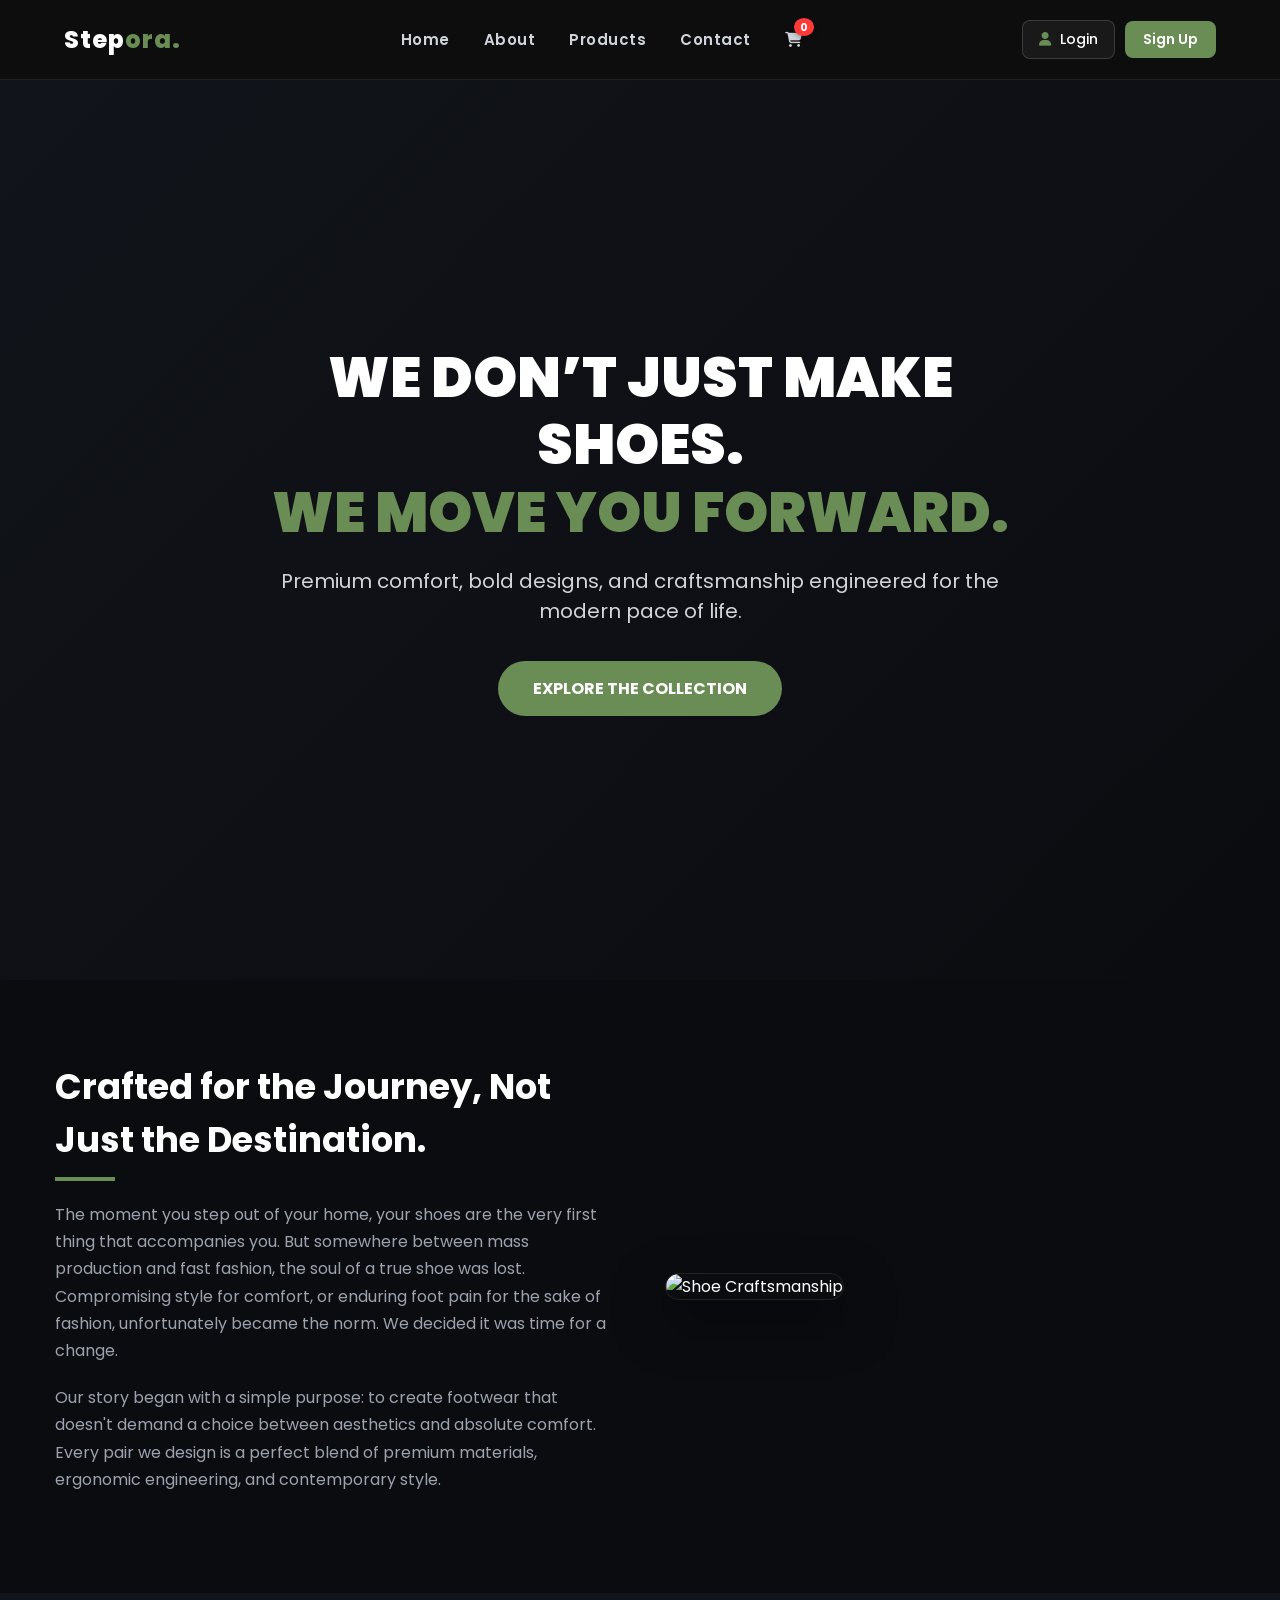
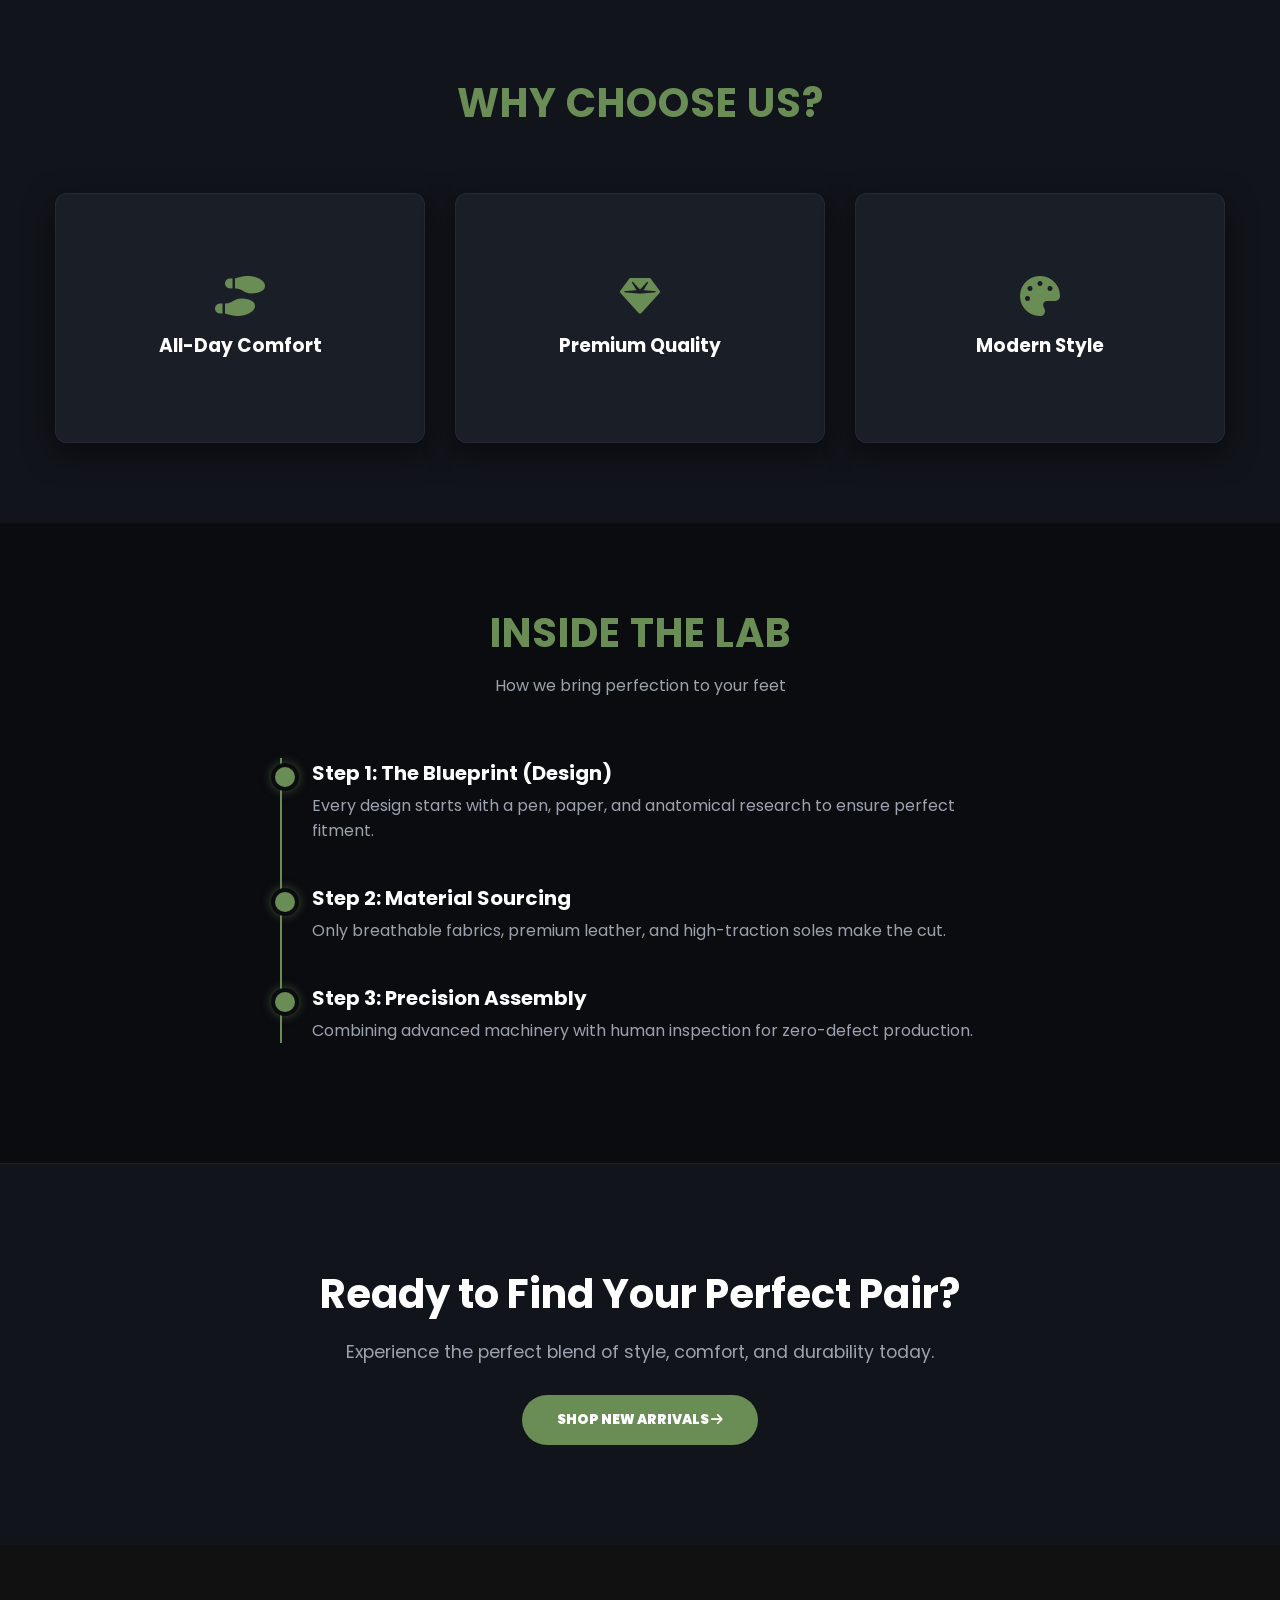
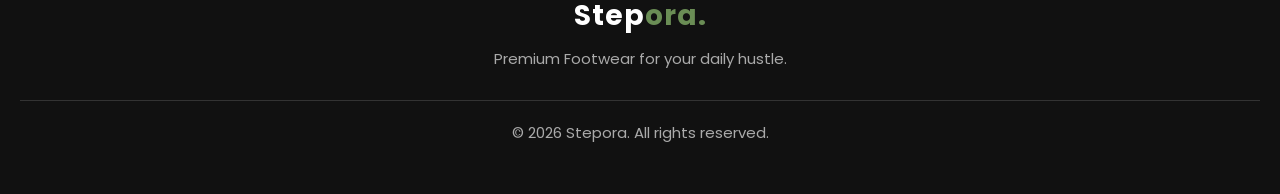
==== about.html @ 8a061b41 "feat: implement full-stack authentication, CRUD operations, and admin dashboard" ====
<!DOCTYPE html>
<html lang="en">

<head>
    <meta charset="UTF-8">
    <meta name="viewport" content="width=device-width, initial-scale=1.0">
    <title>About Us | Stepora</title>
    <link rel="stylesheet" href="style.css">
    <link rel="stylesheet" href="https://cdnjs.cloudflare.com/ajax/libs/font-awesome/6.4.0/css/all.min.css">

    <style>
        /* RESET & BASE STYLES */
        * {
            margin: 0;
            padding: 0;
            box-sizing: border-box;
            font-family: 'Poppins', sans-serif;
        }

        body {
            background-color: #0b0c10;
            /* THEME FIXED: Pure Dark Background */
            color: #fff;
            /* THEME FIXED: White Text */
            overflow-x: hidden;
        }

        /* BUTTONS */
        .main-btn {
            display: inline-block;
            text-decoration: none;
            padding: 15px 35px;
            font-weight: bold;
            text-transform: uppercase;
            border-radius: 50px;
            transition: all 0.3s ease;
            cursor: pointer;
            border: none;
        }

        /* 1. HERO SECTION */
        .hero-banner {
            position: relative;
            /* height: 100vh; */
            display: flex;
            align-items: center;
            justify-content: center;
            background-color: #0b0c10;
            color: #fff;
            text-align: center;
        }

        .hero-banner {
            height: auto;
            min-height: 100vh;
            padding: 100px 0;
        }

        .hero-bg {
            position: absolute;
            inset: 0;
            background: linear-gradient(135deg, #11141a 0%, #0b0c10 100%);
            /* THEME FIXED: Dark Gradient */
            opacity: 1;
        }

        .hero-box {
            position: relative;
            z-index: 10;
            max-width: 800px;
            padding: 0 20px;
            opacity: 0;
            transform: translateY(40px);
            transition: all 0.8s ease;
        }

        .hero-box h1 {
            font-size: 3.5rem;
            font-weight: 900;
            margin-bottom: 20px;
            text-transform: uppercase;
            line-height: 1.2;
        }

        .hero-box h1 span {
            color: #6a8d55;
            /* THEME FIXED: Brand Green */
        }

        .hero-box p {
            font-size: 1.25rem;
            color: #d1d5db;
            margin-bottom: 35px;
        }

        .hero-link {
            background-color: #6a8d55;
            /* THEME FIXED: Green Button */
            color: #fff;
        }

        .hero-link:hover {
            background-color: #84af6d;
            /* Light Green Hover */
            color: #fff;
            transform: translateY(-3px);
            box-shadow: 0 5px 20px rgba(106, 141, 85, 0.4);
        }

        /* 2. STORY SECTION */
        .about-story {
            padding: 80px 0;
            background-color: #0b0c10;
        }

        .about-grid {
            width: 100%;
            max-width: 1200px;
            margin: 0 auto;
            padding: 0 20px;
            display: grid;
            grid-template-columns: repeat(auto-fit, minmax(300px, 1fr));
            gap: 50px;
            align-items: center;
        }

        .story-text {
            opacity: 0;
            transform: translateX(-50px);
            transition: all 0.8s ease;
        }

        .story-text h2 {
            font-size: 2.2rem;
            margin-bottom: 20px;
            position: relative;
            padding-bottom: 15px;
            color: #fff;
        }

        .story-text h2::after {
            content: '';
            position: absolute;
            bottom: 0;
            left: 0;
            width: 60px;
            height: 4px;
            background-color: #6a8d55;
            /* THEME FIXED: Green Line */
        }

        .story-text p {
            color: #9ca3af;
            /* Light text for readability on dark background */
            line-height: 1.7;
            margin-bottom: 20px;
        }

        .about-image {
            opacity: 0;
            transform: translateX(50px);
            transition: all 0.8s ease;
        }

        .about-image img {
            width: 100%;
            max-height: 450px;
            object-fit: cover;
            border-radius: 15px;
            box-shadow: 0 20px 50px rgba(0, 0, 0, 0.5);
            border: 1px solid rgba(106, 141, 85, 0.2);
            /* THEME FIXED: Subtle Green Border */
        }

        /* 3. VALUES SECTION */
        .brand-values {
            padding: 80px 0;
            background-color: #11141a;
            /* THEME FIXED: Secondary Dark Box */
        }

        .page-wrapper {
            width: 100%;
            max-width: 1200px;
            margin: 0 auto;
            padding: 0 20px;
        }

        .heading-area {
            text-align: center;
            margin-bottom: 60px;
            opacity: 0;
            transform: translateY(40px);
            transition: all 0.8s ease;
        }

        .heading-area h2 {
            font-size: 2.5rem;
            text-transform: uppercase;
            letter-spacing: 1px;
            color: #6a8d55;
            /* THEME FIXED: Green Subheading */
        }

        .heading-area p {
            color: #9ca3af;
            margin-top: 10px;
        }

        .card-grid {
            display: grid;
            grid-template-columns: repeat(auto-fit, minmax(280px, 1fr));
            gap: 30px;
        }

        .value-card {
            height: 250px;
            perspective: 1000px;
            opacity: 0;
            transform: translateY(40px);
            transition: all 0.8s ease;
        }

        .card-inner {
            position: relative;
            width: 100%;
            height: 100%;
            transition: transform 0.6s;
            transform-style: preserve-3d;
            box-shadow: 0 10px 30px rgba(0, 0, 0, 0.5);
            border-radius: 12px;
        }

        .value-card:hover .card-inner {
            transform: rotateY(180deg);
        }

        .card-front,
        .card-back {
            position: absolute;
            width: 100%;
            height: 100%;
            -webkit-backface-visibility: hidden;
            backface-visibility: hidden;
            border-radius: 12px;
            display: flex;
            flex-direction: column;
            align-items: center;
            justify-content: center;
            padding: 25px;
            text-align: center;
        }

        .card-front {
            background-color: #1a1e26;
            /* THEME FIXED: Dark Card Front */
            border-bottom: 4px solid #6a8d55;
            /* THEME FIXED: Green Bottom Border */
            border: 1px solid rgba(255, 255, 255, 0.05);
        }

        .card-front i {
            font-size: 2.5rem;
            color: #6a8d55;
            /* THEME FIXED: Green Icons */
            margin-bottom: 15px;
        }

        .card-front h3 {
            color: #fff;
        }

        .card-back {
            background-color: #0b0c10;
            /* THEME FIXED: Dark Card Back */
            color: #fff;
            transform: rotateY(180deg);
            border: 1px solid rgba(106, 141, 85, 0.3);
        }

        .card-back h3 {
            color: #6a8d55;
            /* THEME FIXED: Green Text */
            margin-bottom: 10px;
        }

        .card-back p {
            font-size: 0.9rem;
            color: #d1d5db;
        }

        /* 4. TIMELINE SECTION */
        .process-section {
            padding: 80px 0;
            background-color: #0b0c10;
        }

        .timeline-container {
            width: 100%;
            max-width: 800px;
            margin: 0 auto;
            padding: 0 20px;
        }

        .timeline-track {
            border-left: 2px solid #6a8d55;
            /* THEME FIXED: Green Track Line */
            margin-left: 20px;
            position: relative;
        }

        .timeline-block {
            position: relative;
            padding-left: 30px;
            margin-bottom: 40px;
            opacity: 0;
            transform: translateY(40px);
            transition: all 0.8s ease;
        }

        .timeline-block::before {
            content: '';
            position: absolute;
            left: -11px;
            top: 5px;
            width: 20px;
            height: 20px;
            background-color: #6a8d55;
            /* THEME FIXED: Green Timeline Dots */
            border: 4px solid #0b0c10;
            /* Matches Body */
            border-radius: 50px;
            box-shadow: 0 0 10px rgba(106, 141, 85, 0.5);
        }

        .timeline-block h3 {
            font-size: 1.25rem;
            color: #fff;
            /* THEME FIXED: White Title */
        }

        .timeline-block p {
            color: #9ca3af;
            margin-top: 5px;
        }

        /* 5. CTA SECTION */
        .footer-cta {
            background-color: #11141a;
            /* THEME FIXED: Dark Premium CTA */
            color: #fff;
            text-align: center;
            padding: 100px 20px;
            margin-bottom: -83px;
            position: relative;
            border-top: 1px solid rgba(255, 255, 255, 0.05);
        }

        .cta-content {
            opacity: 0;
            transform: translateY(40px);
            transition: all 0.8s ease;
        }

        .footer-cta h2 {
            font-size: 2.5rem;
            margin-bottom: 15px;
            color: #fff;
        }

        .footer-cta p {
            color: #9ca3af;
            font-size: 1.1rem;
            margin-bottom: 30px;
        }

        .cta-btn {
            background-color: #6a8d55;
            /* THEME FIXED: Green Button */
            color: #fff;
            font-weight: 900;
        }

        .cta-btn:hover {
            background-color: #84af6d;
            transform: scale(1.05);
            box-shadow: 0 5px 25px rgba(106, 141, 85, 0.4);
        }

        /* GLOBAL ACTIVATION CLASS FOR JAVASCRIPT */
        .show {
            opacity: 1 !important;
            transform: translate(0) !important;
        }


        @media (max-width: 768px) {

            .hero-box h1 {
                font-size: 2.2rem;
            }

            .hero-box p {
                font-size: 1rem;
            }
        }

        @media (max-width: 480px) {

            .hero-box h1 {
                font-size: 1.8rem;
            }

            .hero-box p {
                font-size: 0.95rem;
            }
        }

        .about-grid,
        .card-grid {
            grid-template-columns: repeat(auto-fit, minmax(250px, 1fr)) !important;
        }

        html,
        body {
            overflow-x: hidden;
            width: 100%;
            margin: 0;
            padding: 0;
        }

        .page-wrapper,
        .about-grid {
            padding-left: 15px !important;
            padding-right: 15px !important;
        }
    </style>
</head>

<body>

    <div class="top-bar">
        <span id="welcome-msg"></span>
    </div>



    <nav class="navbar">
        <div class="logo">
            <h2>Step<span>ora</span><span style="color: #6a8d55;">.</span></h2>
        </div>

        <div class="menu-toggle" id="menuToggle">
            <i class="fa-solid fa-bars"></i>
        </div>

        <ul class="nav-links">
            <li><a href="index.html">Home</a></li>
            <li><a href="about.html">About</a></li>
            <li><a href="products.html">Products</a></li>
            <li><a href="contact.html">Contact</a></li>
            <li>
                <a href="cart.html" class="cart-icon-wrapper">
                    <i class="fa-solid fa-cart-shopping"></i>
                    <span id="cart-count">0</span>
                </a>
            </li>
        </ul>

        <div class="nav-buttons">
            <a href="login.html" class="login" id="loginBtn">
                <i class="fa-solid fa-user"></i> Login
            </a>

            <a href="signup.html" class="signup-btn" id="signupBtn">
                Sign Up
            </a>

            <a href="dashboard.html" class="dashboard-btn" id="dashboardBtn" style="display:none;">
                Dashboard
            </a>

            <a href="#" class="logout-btn" id="logoutBtn" style="display:none;">
                Logout
            </a>

        </div>
    </nav>



    <!-- side bar code  -->

    <div class="mobile-sidebar" id="mobileSidebar">

        <div class="sidebar-header">
            <h2>Step<span>ora</span></h2>

            <i class="fa-solid fa-xmark" id="closeMenu"></i>
        </div>

        <ul>
            <li><a href="index.html">Home</a></li>
            <li><a href="about.html">About</a></li>
            <li><a href="products.html">Products</a></li>
            <li><a href="contact.html">Contact</a></li>

            <li>
                <a href="cart.html" class="cart-icon-wrapper">
                    <i class="fa-solid fa-cart-shopping"></i>
                    Cart <span id="mobile-cart-count">0</span>
                </a>
            </li>
        </ul>

        <div class="sidebar-buttons">

            <a href="login.html" class="login" id="mobileLoginBtn">
                <i class="fa-solid fa-user"></i> Login
            </a>

            <a href="signup.html" class="signup-btn" id="mobileSignupBtn">
                Sign Up
            </a>

            <a href="dashboard.html" class="dashboard-btn" id="mobileDashboardBtn">
                Dashboard
            </a>

            <a href="#" class="logout-btn" id="mobileLogoutBtn">
                Logout
            </a>
        </div>
    </div>

    <!-- navbar silde bar end  -->

    <!-- hero star  -->
    <section class="hero-banner">
        <div class="hero-bg"></div>
        <div class="hero-box show">
            <h1>We Don’t Just Make Shoes.<br><span>We Move You Forward.</span></h1>
            <p>Premium comfort, bold designs, and craftsmanship engineered for the modern pace of life.</p>
            <a href="#story" class="main-btn hero-link">Explore the Collection</a>
        </div>
    </section>

    <section id="story" class="about-story">
        <div class="about-grid">
            <div class="story-text">
                <h2>Crafted for the Journey, Not Just the Destination.</h2>
                <p>
                    The moment you step out of your home, your shoes are the very first thing that accompanies you. But
                    somewhere between mass production and fast fashion, the soul of a true shoe was lost. Compromising
                    style for comfort, or enduring foot pain for the sake of fashion, unfortunately became the norm. We
                    decided it was time for a change.
                </p>
                <p>
                    Our story began with a simple purpose: to create footwear that doesn't demand a choice between
                    aesthetics and absolute comfort. Every pair we design is a perfect blend of premium materials,
                    ergonomic engineering, and contemporary style.
                </p>
            </div>
            <div class="about-image">
                <img src="https://images.unsplash.com/photo-1549298916-b41d501d3772?q=80&w=800"
                    alt="Shoe Craftsmanship">
            </div>
        </div>
    </section>

    <section class="brand-values">
        <div class="page-wrapper">
            <div class="heading-area">
                <h2>Why Choose Us?</h2>
            </div>
            <div class="card-grid">
                <div class="value-card">
                    <div class="card-inner">
                        <div class="card-front">
                            <i class="fa-solid fa-shoe-prints"></i>
                            <h3>All-Day Comfort</h3>
                        </div>
                        <div class="card-back">
                            <h3>Soft Cushioning Support</h3>
                            <p>Engineered insoles that reduce pressure and keep your feet relaxed all day.</p>
                        </div>
                    </div>
                </div>
                <div class="value-card">
                    <div class="card-inner">
                        <div class="card-front">
                            <i class="fa-solid fa-gem"></i>
                            <h3>Premium Quality</h3>
                        </div>
                        <div class="card-back">
                            <h3>Built to Last</h3>
                            <p>High-grade materials and strong stitching ensure long-lasting durability.</p>
                        </div>
                    </div>
                </div>
                <div class="value-card">
                    <div class="card-inner">
                        <div class="card-front">
                            <i class="fa-solid fa-palette"></i>
                            <h3>Modern Style</h3>
                        </div>
                        <div class="card-back">
                            <h3>Trend-Focused Designs</h3>
                            <p>Stylish footwear designed to match every outfit effortlessly.</p>
                        </div>
                    </div>
                </div>
            </div>
        </div>
    </section>

    <section class="process-section">
        <div class="timeline-container">
            <div class="heading-area">
                <h2>Inside the Lab</h2>
                <p>How we bring perfection to your feet</p>
            </div>
            <div class="timeline-track">
                <div class="timeline-block">
                    <h3>Step 1: The Blueprint (Design)</h3>
                    <p>Every design starts with a pen, paper, and anatomical research to ensure perfect fitment.</p>
                </div>
                <div class="timeline-block">
                    <h3>Step 2: Material Sourcing</h3>
                    <p>Only breathable fabrics, premium leather, and high-traction soles make the cut.</p>
                </div>
                <div class="timeline-block">
                    <h3>Step 3: Precision Assembly</h3>
                    <p>Combining advanced machinery with human inspection for zero-defect production.</p>
                </div>
            </div>
        </div>
    </section>

    <section class="footer-cta">
        <div class="cta-content">
            <h2>Ready to Find Your Perfect Pair?</h2>
            <p>Experience the perfect blend of style, comfort, and durability today.</p>
            <button class="main-btn cta-btn">Shop New Arrivals <i class="fa-solid fa-arrow-right"></i></button>
        </div>
    </section>

    <footer>
        <div class="footer-content">
            <h3>Step<span>ora</span><span style="color: #6a8d55;">.</span></h3>
            <p>Premium Footwear for your daily hustle.</p>
            <div class="footer-bottom">
                <p>&copy; 2026 Stepora. All rights reserved.</p>
            </div>
        </div>
    </footer>


    <script>
        const scrollOptions = {
            root: null,
            threshold: 0.15,
            rootMargin: "0px"
        };

        const animationObserver = new IntersectionObserver((entries) => {
            entries.forEach((entry) => {
                if (entry.isIntersecting) {
                    entry.target.classList.add('show');
                }
            });
        }, scrollOptions);

        const elementsToAnimate = document.querySelectorAll('.hero-box, .story-text, .about-image, .heading-area, .value-card, .timeline-block, .cta-content');

        elementsToAnimate.forEach((element) => {
            animationObserver.observe(element);
        });
    </script>

    <script type="module" src="./index.js"></script>
</body>

</html>
---- style.css ----
@import url('https://fonts.googleapis.com/css2?family=Montserrat:wght@700;800;900&family=Poppins:wght@300;400;500;600;700&display=swap');
* {
    margin: 0;
    padding: 0;
    box-sizing: border-box;
    font-family: 'Poppins', sans-serif;
}

.top-bar {
    background-color: #1a1e26; /* Dark grey/navy shade (not pitch black) */
    color: #a0aec0;           /* Soft grey text */
    padding: 10px 5%;
    display: flex;
    justify-content: center;  /* Text ko center mein lane ke liye */
    align-items: center;
    font-size: 15px;
    font-family: 'Poppins', sans-serif;
    letter-spacing: 0.5px;
    display: none;
}

#welcome-msg {
    display: flex;
    align-items: center;
    gap: 8px; /* Icon aur text ke beech ki jagah */
    color: #ffffff;
    font-weight: 500;
}

/* Navbar */
.navbar {
    display: flex;
    justify-content: space-between;
    align-items: center;
     padding: 20px 5%;
    background: rgba(15, 15, 15, 0.85);
    backdrop-filter: blur(15px);
    -webkit-backdrop-filter: blur(15px);
    position: sticky;
    top: 0;
    z-index: 1000;
    border-bottom: 1px solid rgba(255,255,255,0.08);
}


/* Logo */
.logo h2 {
    color: #fff;
    font-size: 24px;
    font-weight: 800;
    letter-spacing: 1px;
}

.logo span {
    color: #6a8d55; /* CHANGED: Cyan to Green */
}

.nav-links {
    display: flex;
    gap: 34px;
    list-style: none;
}

.nav-links a {
    text-decoration: none;
    color: #d1d5db;
    font-size: 15px;
    font-weight: 600;
    letter-spacing: 0.5px;
    position: relative;
    transition: all 0.3s ease;
}

.nav-links a:hover {
    color: #6a8d55; /* CHANGED: Cyan to Green */
}

.nav-links a::before {
    content: "";
    position: absolute;
    bottom: -8px;
    left: 50%;
    width: 0;
    height: 3px;
    background: #6a8d55; /* CHANGED: Cyan to Green */
    border-radius: 10px;
    transform: translateX(-50%);
    transition: 0.3s;
}

.nav-links a:hover::before {
    width: 100%;
}

/* Right Side */
.nav-buttons{
    display:flex;
    align-items:center;
    gap:10px;
}

/* Login Button */
.login{
    text-decoration:none;
    color:#fff;
    font-size:14px;
    font-weight:500;
    padding:8px 16px;
    border:1px solid rgba(255,255,255,0.15);
    border-radius:8px;
    background:rgba(255,255,255,0.05);
    transition:all .3s ease;
}

.login i{
    color: #6a8d55; /* CHANGED: Cyan to Green */
    margin-right:5px;
}

.login:hover{
    border-color: #6a8d55; /* CHANGED: Cyan to Green */
    color: #6a8d55; /* CHANGED: Cyan to Green */
    background: rgba(106, 141, 85, 0.08); /* CHANGED: Green tint background */
}

/* Signup Button */
.signup-btn{
    text-decoration:none;
    background: #6a8d55; /* CHANGED: Cyan to Green */
    color:#fff;
    font-size:14px;
    font-weight:600;
    padding:8px 18px;
    border-radius:8px;
    transition:all .3s ease;
}

.signup-btn:hover{
    transform:translateY(-2px);
    box-shadow: 0 5px 15px rgba(106, 141, 85, 0.35); /* CHANGED: Green shadow glow */
}

/* Dashboard */
.dashboard-btn {
    text-decoration:none;
    color:#fff;
    font-size:14px;
    font-weight:500;
    padding:8px 16px;
    border:1px solid rgba(255,255,255,0.15);
    border-radius:8px;
    background:rgba(255,255,255,0.05);
    transition:all .3s ease;
}

.dashboard-btn:hover {
    background: #6a8d55; /* CHANGED: Cyan to Green */
    color: #fff;
}

/* Logout */
.logout-btn {
    text-decoration:none;
    color:#fff;
    font-size:14px;
    font-weight:500;
    padding:8px 16px;
    border:1px solid rgba(255,255,255,0.15);
    border-radius:8px;
    background:rgba(255,255,255,0.05);
    transition:all .3s ease;
}

.logout-btn:hover {
    background: #ff2d2d;
}

/* Responsive */
@media (max-width: 768px) {

    .navbar {
        padding: 14px 5%;
        flex-wrap: wrap;
        gap: 15px;
    }

    .logo h2 {
        font-size: 22px;
    }

    .nav-links {
        width: 100%;
        justify-content: center;
        gap: 20px;
        order: 3;
    }

    .nav-links a {
        font-size: 14px;
    }

    .nav-buttons {
        gap: 8px;
    }

    .login,
    .signup-btn,
    .dashboard-btn,
    .logout-btn {
        font-size: 13px;
        padding: 7px 12px;
    }
}

@media (max-width: 480px) {

    .navbar {
        flex-direction: column;
    }

    .nav-links {
        flex-wrap: wrap;
        gap: 15px;
    }

    .nav-buttons {
        flex-wrap: wrap;
        justify-content: center;
    }
}

/* LIVE NAVBAR CART ICON & BADGE */
.cart-icon-wrapper {
    position: relative;
    display: inline-block;
    font-size: 20px;
    color: #fff; 
    transition: color 0.3s ease;
}

.cart-icon-wrapper:hover {
    color: #6a8d55; /* CHANGED: Cyan to Green */
}

#cart-count {
    position: absolute;
    top: -10px;
    right: -12px;
    background-color: #ff3838; /* Red badge */
    color: white;
    font-size: 11px;
    font-weight: 700;
    border-radius: 50%;
    padding: 2px 6px;
    min-width: 18px;
    height: 18px;
    display: flex;
    align-items: center;
    justify-content: center;
    box-shadow: 0 2px 5px rgba(0,0,0,0.3);
    animation: popIn 0.3s ease;
}

/* Badge update hone ka chota sa animation effect */
@keyframes popIn {
    0% { transform: scale(0.5); }
    100% { transform: scale(1); }
}



/* new css togglr ky lia  */


.menu-toggle{
    display:none;
    font-size:28px;
    color:#fff;
    cursor:pointer;
}

.mobile-sidebar{
    position:fixed;
    top:0;
    right:-340px;
    width:320px;
    height:100vh;
    background:#111;
    z-index:2000;
    transition:.4s ease;
    padding:25px;
    overflow-y:auto;
}

.mobile-sidebar.active{
    right:0;
}

.sidebar-header{
    display:flex;
    justify-content:space-between;
    align-items:center;
    margin-bottom:40px;
}

.sidebar-header h2{
    color:#fff;
}

.sidebar-header span{
    color:#6a8d55;
}

.sidebar-header i{
    color:#fff;
    font-size:28px;
    cursor:pointer;
}

.mobile-sidebar ul{
    list-style:none;
}

.mobile-sidebar ul li{
    margin-bottom:20px;
}

.mobile-sidebar ul li a{
    text-decoration:none;
    color:#fff;
    font-size:18px;
    font-weight:500;
}

.mobile-sidebar ul li a:hover{
    color:#6a8d55;
}

.sidebar-buttons{
    margin-top:40px;
    display:flex;
    flex-direction:column;
    gap:12px;
}

@media(max-width:768px){

    .menu-toggle{
        display:block;
    }

    .nav-links{
        display:none;
    }

    .nav-buttons{
        display:none;
    }

    .navbar{
        flex-direction:row;
        justify-content:space-between;
        align-items:center;
    }
}



.hero {
    width: 100%;
    height: 95vh;
    background: url('https://i.pinimg.com/1200x/c5/57/0d/c5570d8073a509174d1b244bafc05c5e.jpg');
    background-repeat: no-repeat;
    background-position: center;
    background-size: cover;
    background-attachment: fixed;
    display: flex;
    flex-direction: column;
    justify-content: center;
    align-items: center;
    position: relative;
    color: #fff;
    text-align: center;
}

.hero::before {
    content: "";
    position: absolute;
    top: 0;
    left: 0;
    width: 100%;
    height: 100%;
    background: rgba(0, 0, 0, 0.5);
}

.products-container {
    display: grid;
    grid-template-columns: repeat(4, 1fr);
    gap: 15px;
    padding: 30px 5%;
    max-width: 100%;
}

.products h2 {
    /* font-family: Georgia, 'Times New Roman', Times, serif; */
    text-align: center;
    font-size: 40px;
    font-weight: 900;
    margin: 50px 0;
    color: #1a1a1a;
    text-transform: uppercase;
    letter-spacing: -1px;
}

/* VIP Products Paragraph Styling */
.products-subtitle {
    font-family: 'Poppins', sans-serif;
    text-align: center;
    font-size: 16px;
    color: #666; /* Elegant soft black/gray */
    max-width: 600px; /* Text ko center mein set rakhne ke liye */
    margin: -35px auto 40px auto; /* Heading ke paas aur cards se perfect distance */
    line-height: 1.6;
    font-weight: 400;
}


.products h2::after {
    content: '';
    display: block;
    width: 60px;
    height: 4px;
    background: linear-gradient(90deg, #6a8d55, #4b663b); /* CHANGED: Cyan gradient to Beautiful Green gradient */
    margin: 15px auto;
    border-radius: 2px;
}

.product-card {
    background: #ffffff;
    border-radius: 12px;
    padding: 13px;
    text-align: center;
    box-shadow: 0 10px 20px rgba(0, 0, 0, 0.05);
    transition: all 0.4s cubic-bezier(0.175, 0.885, 0.32, 1.275);
    border: 1px solid rgba(106, 141, 85, 0.15); /* soft green border */
    width: 100%;
    max-width: none;
    display: flex;
    flex-direction: column;
    justify-content: space-between;
}
.product-card:hover {
    transform: translateY(-10px);
    box-shadow: 0 15px 30px rgba(0, 0, 0, 0.12);
    border-color: #6a8d55; /* CHANGED: Cyan to Green */
}

.img-wrapper {
    width: 100%;
    height: 220px;
    overflow: hidden;
}

.product-card img {
    width: 100%;
    aspect-ratio: 4 / 3;
    height: 250px;
    object-fit: cover;
    object-position: center;
    border-radius: 10px;
    margin-bottom: 15px;
    transition: transform 0.5s ease;
}

.product-card:hover img {
    transform: scale(1.08);
}

.product-card h3 {
    font-size: 22px;
    font-weight: 700;
    color: #111;
    margin: 15px 0 8px 0;
    white-space: nowrap;
    overflow: hidden;
    text-overflow: ellipsis;
}

.product-card p {
    font-size: 15px;
    color: #666;
    line-height: 1.4;
    margin-bottom: 18px;
    height: 42px;
    overflow: hidden;
    margin-top: 7px;
}

.product-card h4 {
    font-size: 24px;
    color: #6a8d55; /* CHANGED: Cyan to Green */
    font-weight: 800;
    margin-bottom: 10px;
}

@keyframes fadeIn {
    from {
        opacity: 0;
        transform: translateY(20px);
    }
    to {
        opacity: 1;
        transform: translateY(0);
    }
}

.product-card {
    animation: fadeIn 0.5s ease backwards;
}

/* VIP ADD TO CART BUTTON STYLING */
.cart-btn {
    width: 100%;
    padding: 12px;
    background: #111;
    color: #fff;
    border: none;
    border-radius: 8px;
    font-size: 15px;
    font-weight: 700;
    cursor: pointer;
    text-transform: uppercase;
    letter-spacing: 0.5px;
    display: inline-flex;
    align-items: center;
    justify-content: center;
    gap: 8px;
    transition: all 0.3s ease;
    margin-top: auto;
}

.cart-btn i {
    font-size: 16px;
    transition: transform 0.3s ease;
}

.cart-btn:hover {
    background: #6a8d55; /* CHANGED: Cyan to Green */
    color: #fff;
    box-shadow: 0 5px 15px rgba(106, 141, 85, 0.4); /* CHANGED: Green shadow glow */
}

.cart-btn:hover i {
    transform: scale(1.2) rotate(-5deg);
}

/* Responsive Fix for 4 Columns Grid */
@media (max-width: 1024px) {
    .products-container {
        grid-template-columns: repeat(3, 1fr);
    }
}
@media (max-width: 768px) {
    .products-container {
        grid-template-columns: repeat(2, 1fr);
    }
}
@media (max-width: 480px) {
    .products-container {
        grid-template-columns: 1fr;
        padding: 20px 20px;
    }
}

footer {
    background: #111;
    color: #fff;
    padding: 50px 20px 20px 20px;
    text-align: center;
    margin-top: 80px;
    border-top: 3px solid #6a8d55; /* CHANGED: Cyan to Green top border */
}

.footer-content h3 {
    font-size: 28px;
    margin-bottom: 10px;
    letter-spacing: 1px;
}

.footer-content h3 span {
    color: #6a8d55; /* CHANGED: Cyan to Green */
}

.footer-content p {
    color: #aaa;
    font-size: 15px;
    margin-bottom: 30px;
}

.footer-bottom {
    border-top: 1px solid #333;
    padding-top: 20px;
    font-size: 13px;
    color: #777;
}

/* --- RESPONSIVE SETTINGS --- */
@media (max-width: 1024px) {
    .navbar {
        padding: 15px 30px;
    }

    .nav-links {
        gap: 20px;
    }

    .products-container {
        grid-template-columns: repeat(2, 1fr);
        gap: 20px;
    }
}

@media (max-width: 768px) {
    .navbar {
        flex-direction: column;
        gap: 15px;
        padding: 20px;
    }

    .nav-links {
        gap: 15px;
        margin-bottom: 10px;
    }

    .hero {
        height: 90vh;
    }

    .products h2 {
        font-size: 30px;
    }
}

@media (max-width: 500px) {
    .navbar {
        padding: 15px;
    }

    .nav-links {
        display: none;
    }

    .nav-buttons {
        gap: 10px;
        width: 100%;
        justify-content: center;
    }

    .signup-btn {
        padding: 8px 15px;
        font-size: 13px;
    }

    .products-container {
        grid-template-columns: repeat(1, 1fr);
        padding: 20px;
    }

    .product-card img {
        height: 200px;
    }

    .product-card h3 {
        font-size: 18px;
    }

    .footer-content h3 {
        font-size: 22px;
    }
}



#dashboardBtn,
#mobileDashboardBtn,
#logoutBtn,
#mobileLogoutBtn{
    display: none;
}
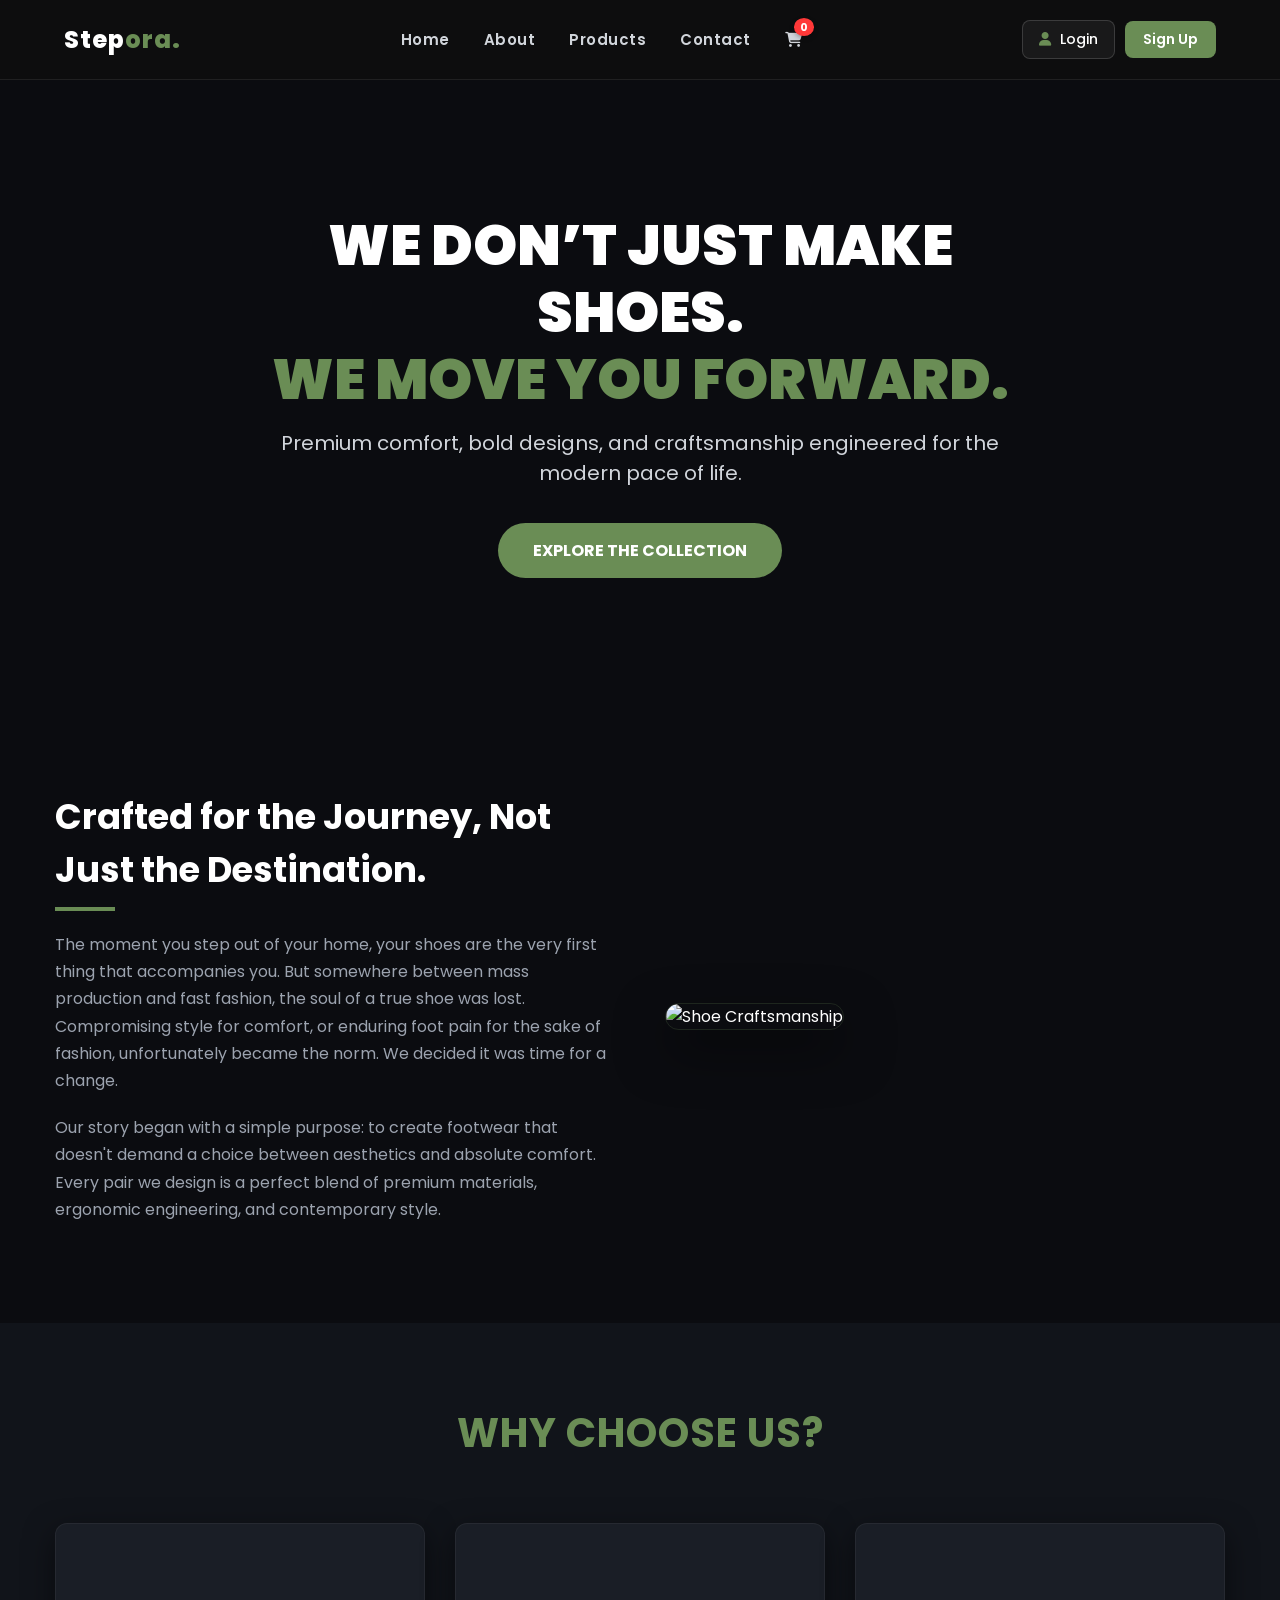
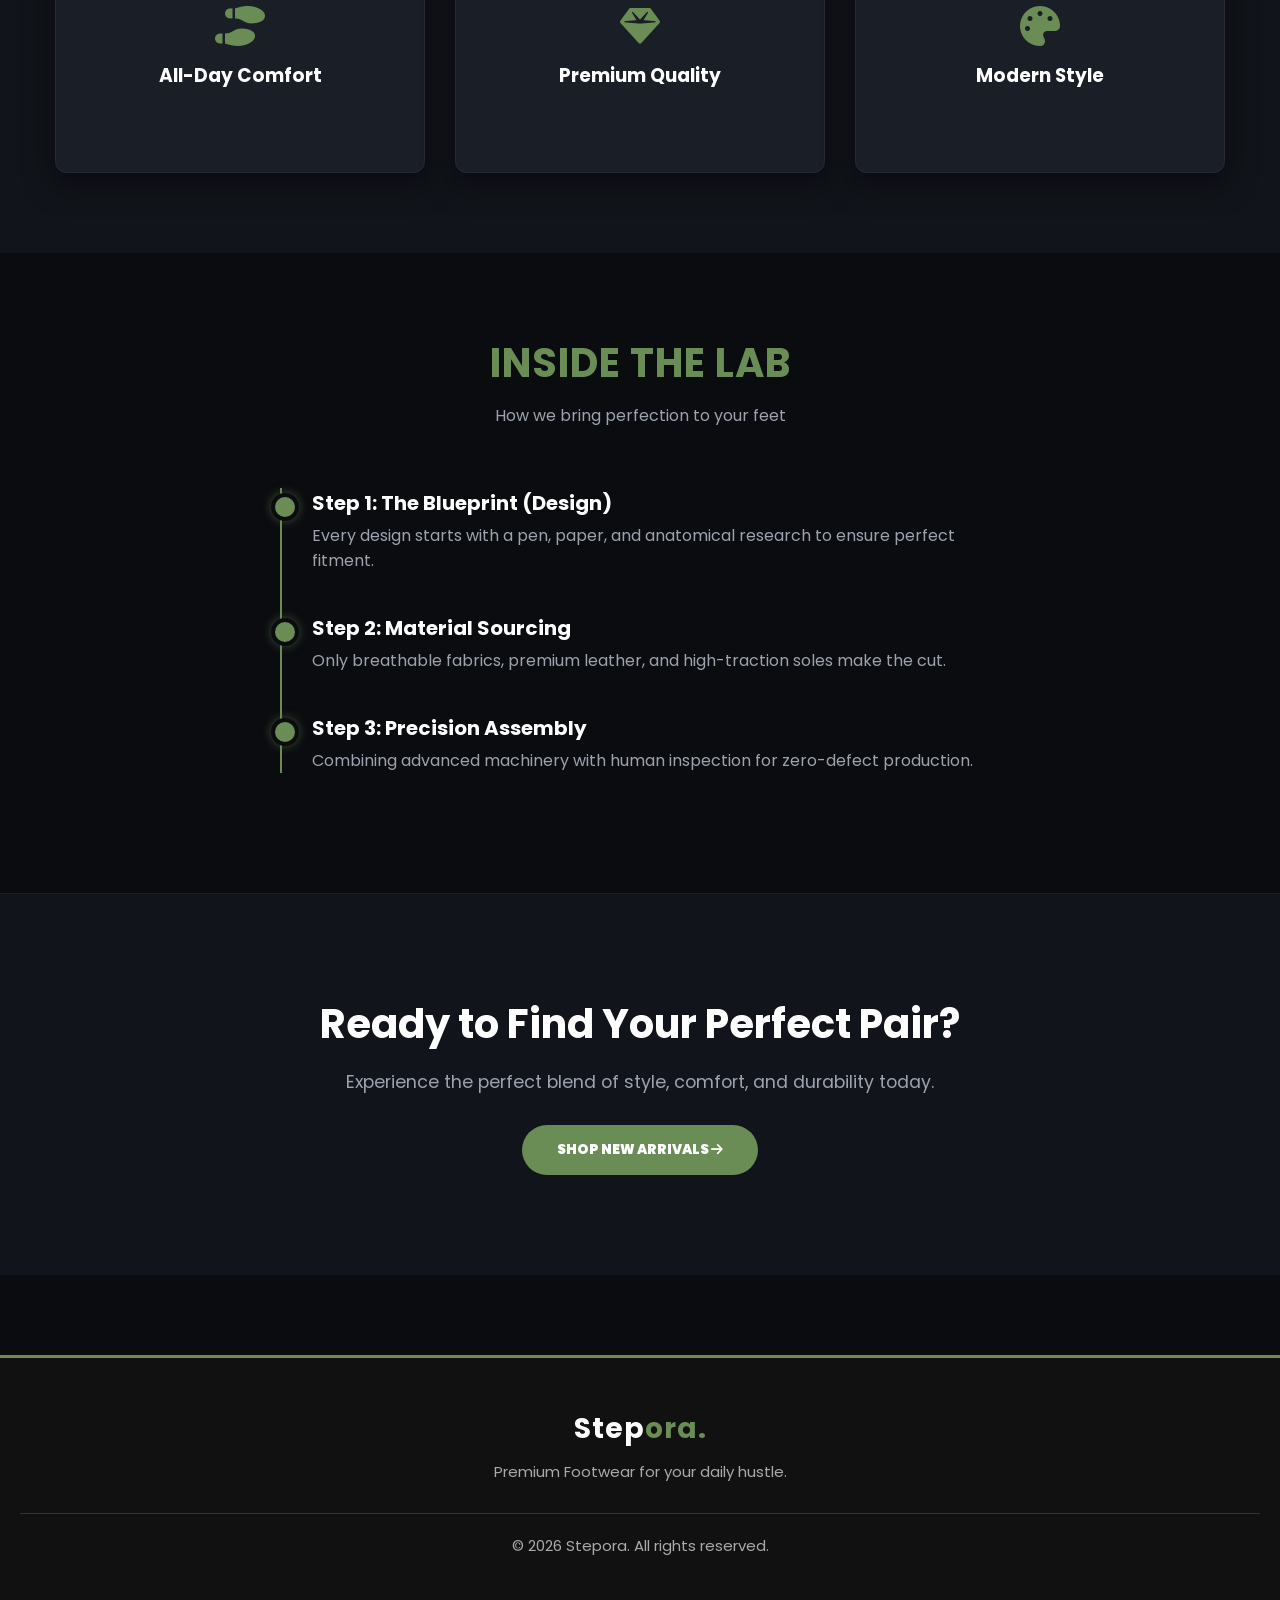
==== commit 70cecedf: "fix: navbar sticky issue on about page" ====
--- a/about.html
+++ b/about.html
@@ -52,8 +52,8 @@
 
         .hero-banner {
             height: auto;
-            min-height: 100vh;
-            padding: 100px 0;
+            min-height: 70vh;
+            padding: 50px 0;
         }
 
         .hero-bg {
@@ -62,6 +62,7 @@
             background: linear-gradient(135deg, #11141a 0%, #0b0c10 100%);
             /* THEME FIXED: Dark Gradient */
             opacity: 1;
+            z-index: -1;
         }
 
         .hero-box {
@@ -77,7 +78,7 @@
         .hero-box h1 {
             font-size: 3.5rem;
             font-weight: 900;
-            margin-bottom: 20px;
+            margin-bottom: 15px;
             text-transform: uppercase;
             line-height: 1.2;
         }
@@ -351,7 +352,7 @@
             color: #fff;
             text-align: center;
             padding: 100px 20px;
-            margin-bottom: -83px;
+            /* margin-bottom: -83px; */
             position: relative;
             border-top: 1px solid rgba(255, 255, 255, 0.05);
         }
@@ -414,19 +415,6 @@
             .hero-box p {
                 font-size: 0.95rem;
             }
-        }
-
-        .about-grid,
-        .card-grid {
-            grid-template-columns: repeat(auto-fit, minmax(250px, 1fr)) !important;
-        }
-
-        html,
-        body {
-            overflow-x: hidden;
-            width: 100%;
-            margin: 0;
-            padding: 0;
         }
 
         .page-wrapper,
--- a/style.css
+++ b/style.css
@@ -38,7 +38,7 @@
     -webkit-backdrop-filter: blur(15px);
     position: sticky;
     top: 0;
-    z-index: 1000;
+    z-index: 999999;
     border-bottom: 1px solid rgba(255,255,255,0.08);
 }
 
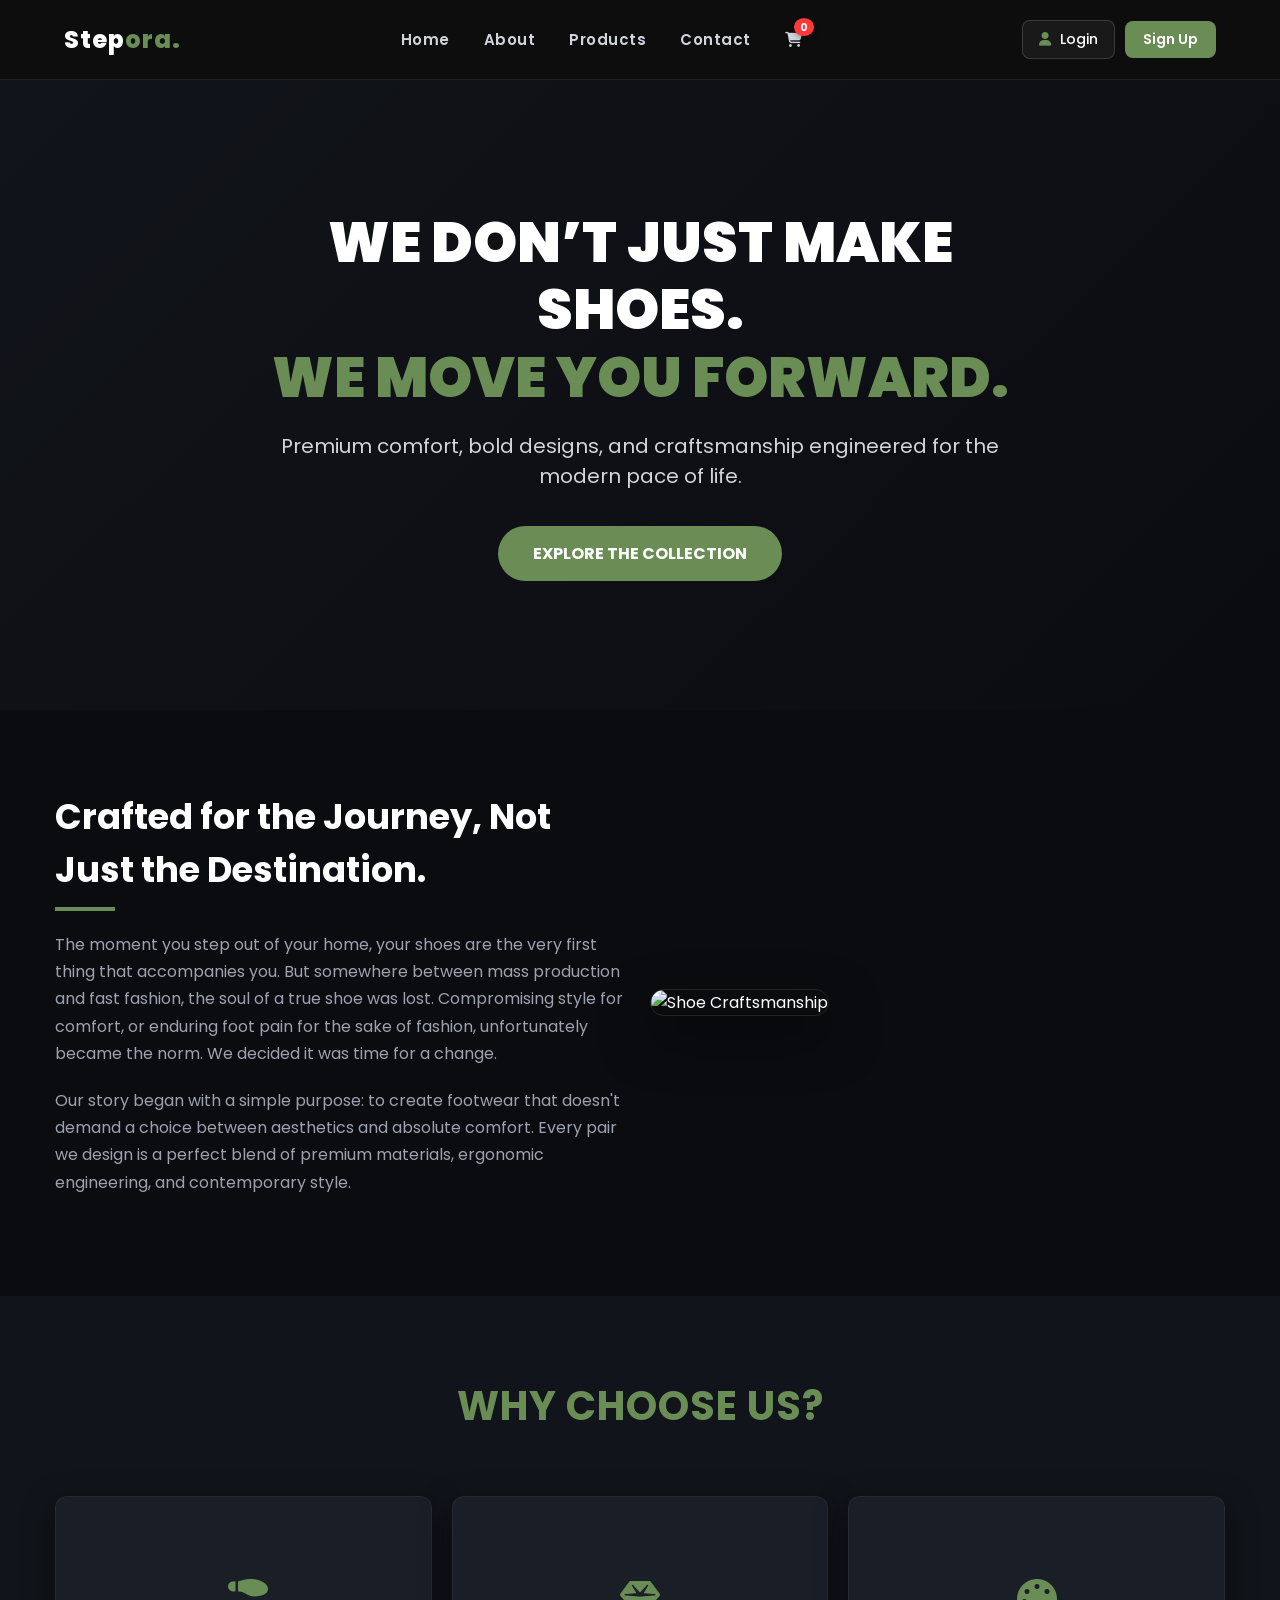
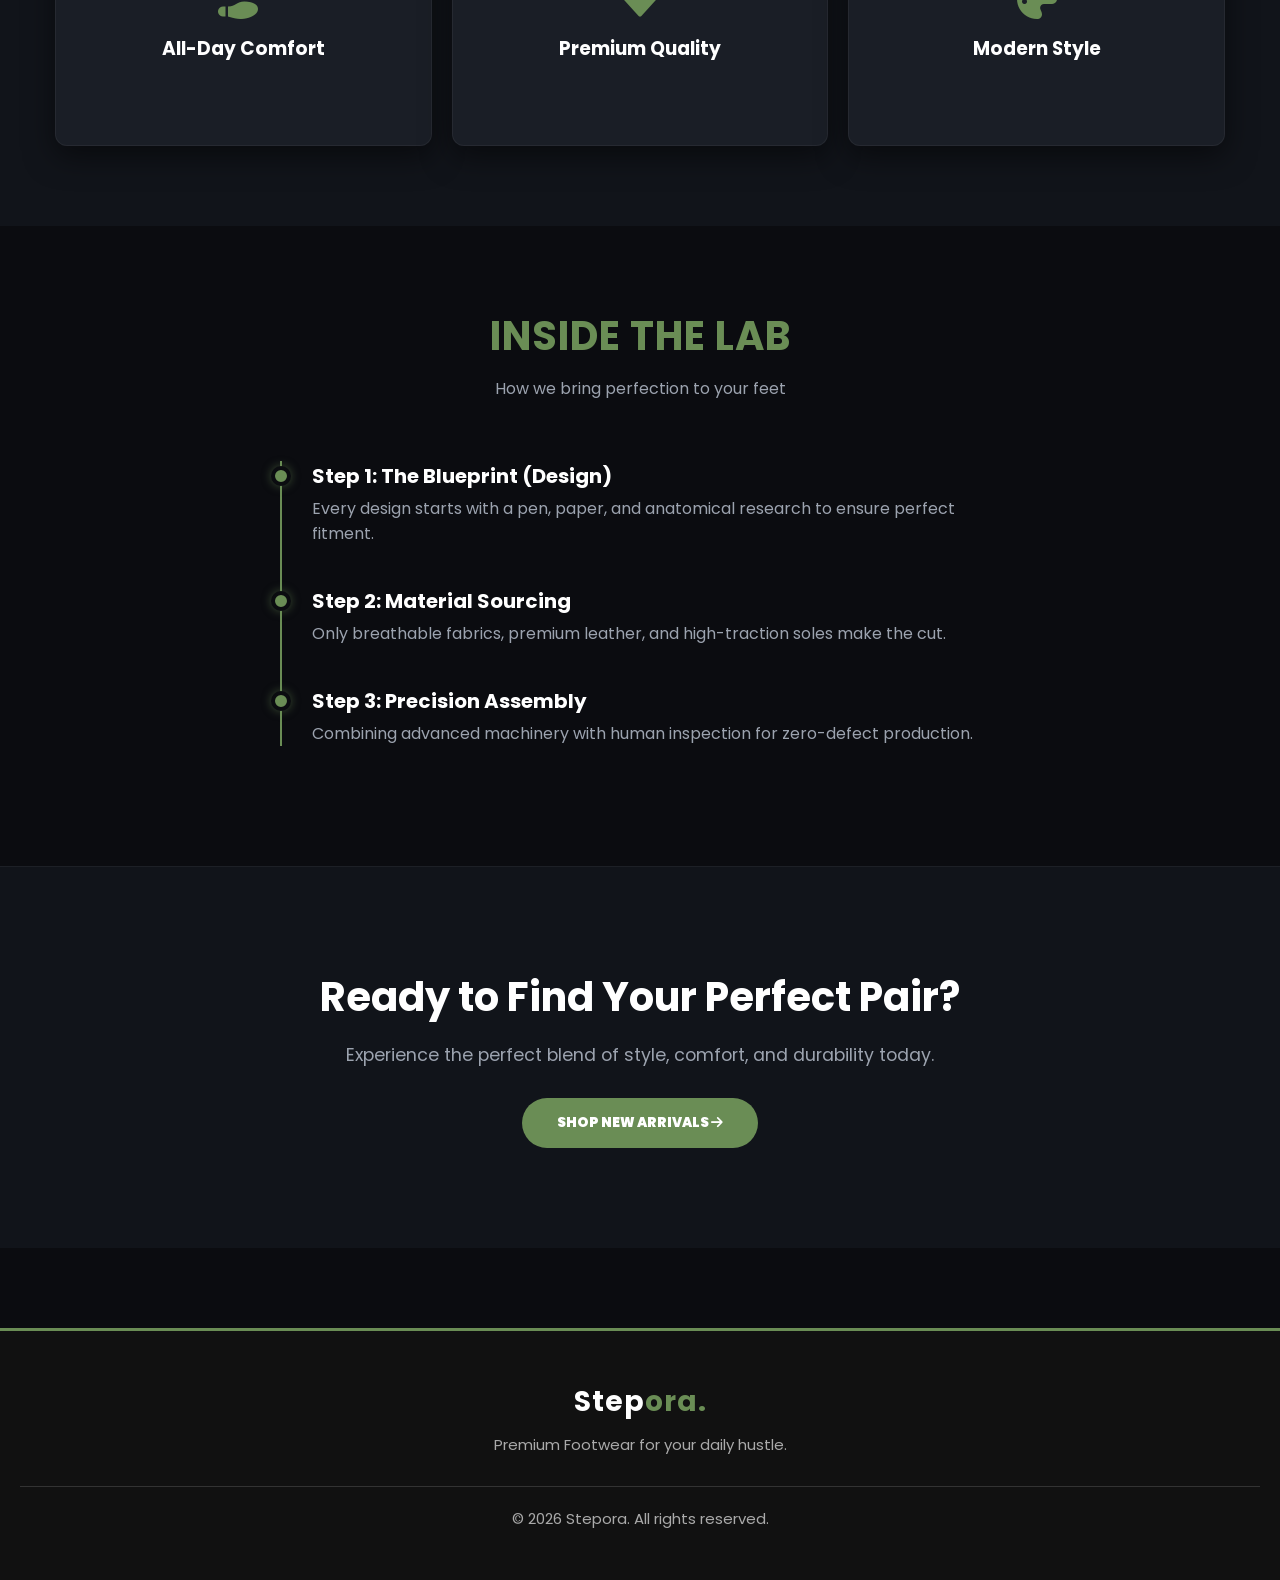
==== commit 75e04633: "Fix sidebar overlay issue" ====
--- a/about.html
+++ b/about.html
@@ -10,11 +10,22 @@
 
     <style>
         /* RESET & BASE STYLES */
+
+        *,
+        *::before,
+        *::after {
+            box-sizing: border-box;
+        }
+
         * {
             margin: 0;
             padding: 0;
             box-sizing: border-box;
             font-family: 'Poppins', sans-serif;
+        }
+
+        .navbar {
+            position: sticky;
         }
 
         body {
@@ -53,7 +64,7 @@
         .hero-banner {
             height: auto;
             min-height: 70vh;
-            padding: 50px 0;
+            padding: 40px 0;
         }
 
         .hero-bg {
@@ -62,7 +73,6 @@
             background: linear-gradient(135deg, #11141a 0%, #0b0c10 100%);
             /* THEME FIXED: Dark Gradient */
             opacity: 1;
-            z-index: -1;
         }
 
         .hero-box {
@@ -78,7 +88,7 @@
         .hero-box h1 {
             font-size: 3.5rem;
             font-weight: 900;
-            margin-bottom: 15px;
+            margin-bottom: 20px;
             text-transform: uppercase;
             line-height: 1.2;
         }
@@ -114,7 +124,7 @@
             background-color: #0b0c10;
         }
 
-        .about-grid {
+        /* .about-grid {
             width: 100%;
             max-width: 1200px;
             margin: 0 auto;
@@ -123,7 +133,22 @@
             grid-template-columns: repeat(auto-fit, minmax(300px, 1fr));
             gap: 50px;
             align-items: center;
-        }
+        } */
+
+
+        .about-grid {
+            width: 100%;
+            max-width: 1200px;
+            margin: 0 auto;
+            padding: 0 20px;
+            box-sizing: border-box;
+            /* <-- add this */
+            display: grid;
+            grid-template-columns: repeat(auto-fit, minmax(300px, 1fr));
+            gap: 50px;
+            align-items: center;
+        }
+
 
         .story-text {
             opacity: 0;
@@ -396,6 +421,10 @@
 
 
         @media (max-width: 768px) {
+            .hero-banner {
+                min-height: auto;
+                padding: 30px 15px;
+            }
 
             .hero-box h1 {
                 font-size: 2.2rem;
@@ -416,11 +445,33 @@
                 font-size: 0.95rem;
             }
         }
+
+
 
         .page-wrapper,
         .about-grid {
             padding-left: 15px !important;
             padding-right: 15px !important;
+        }
+
+        .about-grid,
+        .card-grid {
+            width: 100%;
+
+            grid-template-columns: repeat(auto-fit, minmax(250px, 1fr));
+            gap: 20px;
+        }
+
+        @media (max-width:768px) {
+
+            .about-image {
+                transform: none;
+            }
+
+            .story-text {
+                transform: none;
+            }
+
         }
     </style>
 </head>
@@ -643,7 +694,7 @@
         </div>
     </footer>
 
-
+    <script type="module" src="./index.js"></script>
     <script>
         const scrollOptions = {
             root: null,
@@ -666,7 +717,7 @@
         });
     </script>
 
-    <script type="module" src="./index.js"></script>
+
 </body>
 
 </html>
--- a/style.css
+++ b/style.css
@@ -38,7 +38,7 @@
     -webkit-backdrop-filter: blur(15px);
     position: sticky;
     top: 0;
-    z-index: 999999;
+    z-index: 1000;
     border-bottom: 1px solid rgba(255,255,255,0.08);
 }
 
